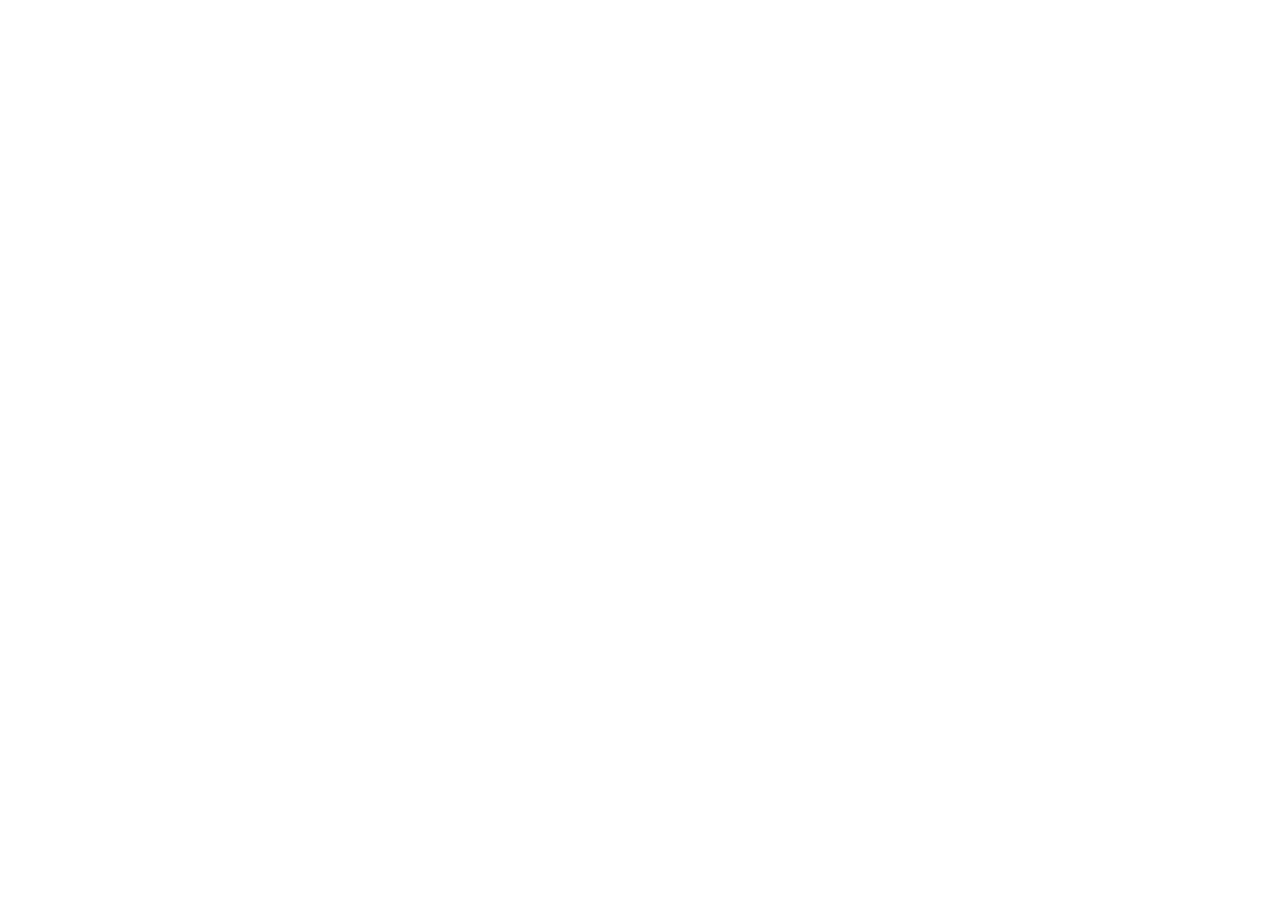
==== Pagina de Receitas/index.html @ 04ca5128 "initial commit" ====
<!DOCTYPE html>
<html lang="pt-br">
<head>
  <meta charset="UTF-8">
  <meta name="viewport" content="width=device-width, initial-scale=1.0">
  <title>Página de Receitas</title>
</head>
<body>
  
</body>
</html>
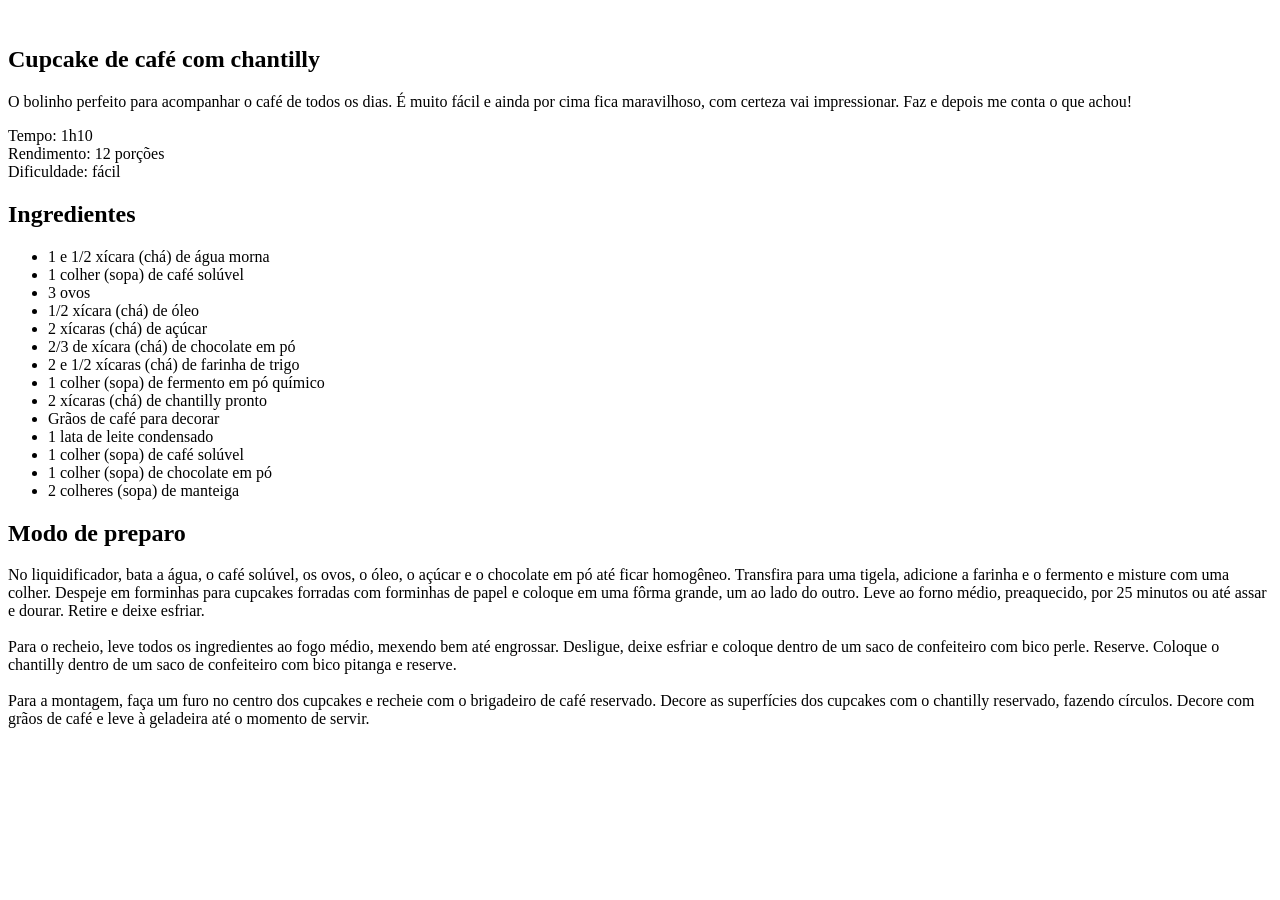
==== commit 20b2f238: "iniciando a estrutura HTML" ====
--- a/Pagina de Receitas/index.html
+++ b/Pagina de Receitas/index.html
@@ -6,6 +6,48 @@
   <title>Página de Receitas</title>
 </head>
 <body>
-  
+  <div id="page">
+    <img src="" alt="">
+    <main>
+      <section id="about">
+        <h1>Cupcake de café com chantilly</h1>
+        <p>O bolinho perfeito para acompanhar o café de todos os dias. É muito fácil e ainda por cima fica maravilhoso, com certeza vai impressionar. Faz e depois me conta o que achou!</p>
+
+        <p>
+          Tempo: 1h10 <br>
+          Rendimento: 12 porções <br>
+          Dificuldade: fácil
+        </p>
+        
+      </section>
+      <section id="ingredients">
+        <h2>Ingredientes</h2>
+        <ul>
+          <li>1 e 1/2 xícara (chá) de água morna</li>
+          <li>1 colher (sopa) de café solúvel</li>
+          <li>3 ovos</li>
+          <li>1/2 xícara (chá) de óleo</li>
+          <li>2 xícaras (chá) de açúcar</li>
+          <li>2/3 de xícara (chá) de chocolate em pó</li>
+          <li>2 e 1/2 xícaras (chá) de farinha de trigo</li>
+          <li>1 colher (sopa) de fermento em pó químico</li>
+          <li>2 xícaras (chá) de chantilly pronto</li>
+          <li>Grãos de café para decorar</li>
+          <li>1 lata de leite condensado</li>
+          <li>1 colher (sopa) de café solúvel</li>
+          <li>1 colher (sopa) de chocolate em pó</li>
+          <li>2 colheres (sopa) de manteiga</li>
+        </ul>
+      </section>
+      <section id="preparation">
+        <h2>Modo de preparo</h2>
+        <p>
+          No liquidificador, bata a água, o café solúvel, os ovos, o óleo, o açúcar e o chocolate em pó até ficar homogêneo. Transfira para uma tigela, adicione a farinha e o fermento e misture com uma colher. Despeje em forminhas para cupcakes forradas com forminhas de papel e coloque em uma fôrma grande, um ao lado do outro. Leve ao forno médio, preaquecido, por 25 minutos ou até assar e dourar. Retire e deixe esfriar. <br><br>
+          Para o recheio, leve todos os ingredientes ao fogo médio, mexendo bem até engrossar. Desligue, deixe esfriar e coloque dentro de um saco de confeiteiro com bico perle. Reserve. Coloque o chantilly dentro de um saco de confeiteiro com bico pitanga e reserve. <br><br>
+          Para a montagem, faça um furo no centro dos cupcakes e recheie com o brigadeiro de café reservado. Decore as superfícies dos cupcakes com o chantilly reservado, fazendo círculos. Decore com grãos de café e leve à geladeira até o momento de servir.
+        </p>
+      </section>
+    </main>
+  </div>
 </body>
 </html>
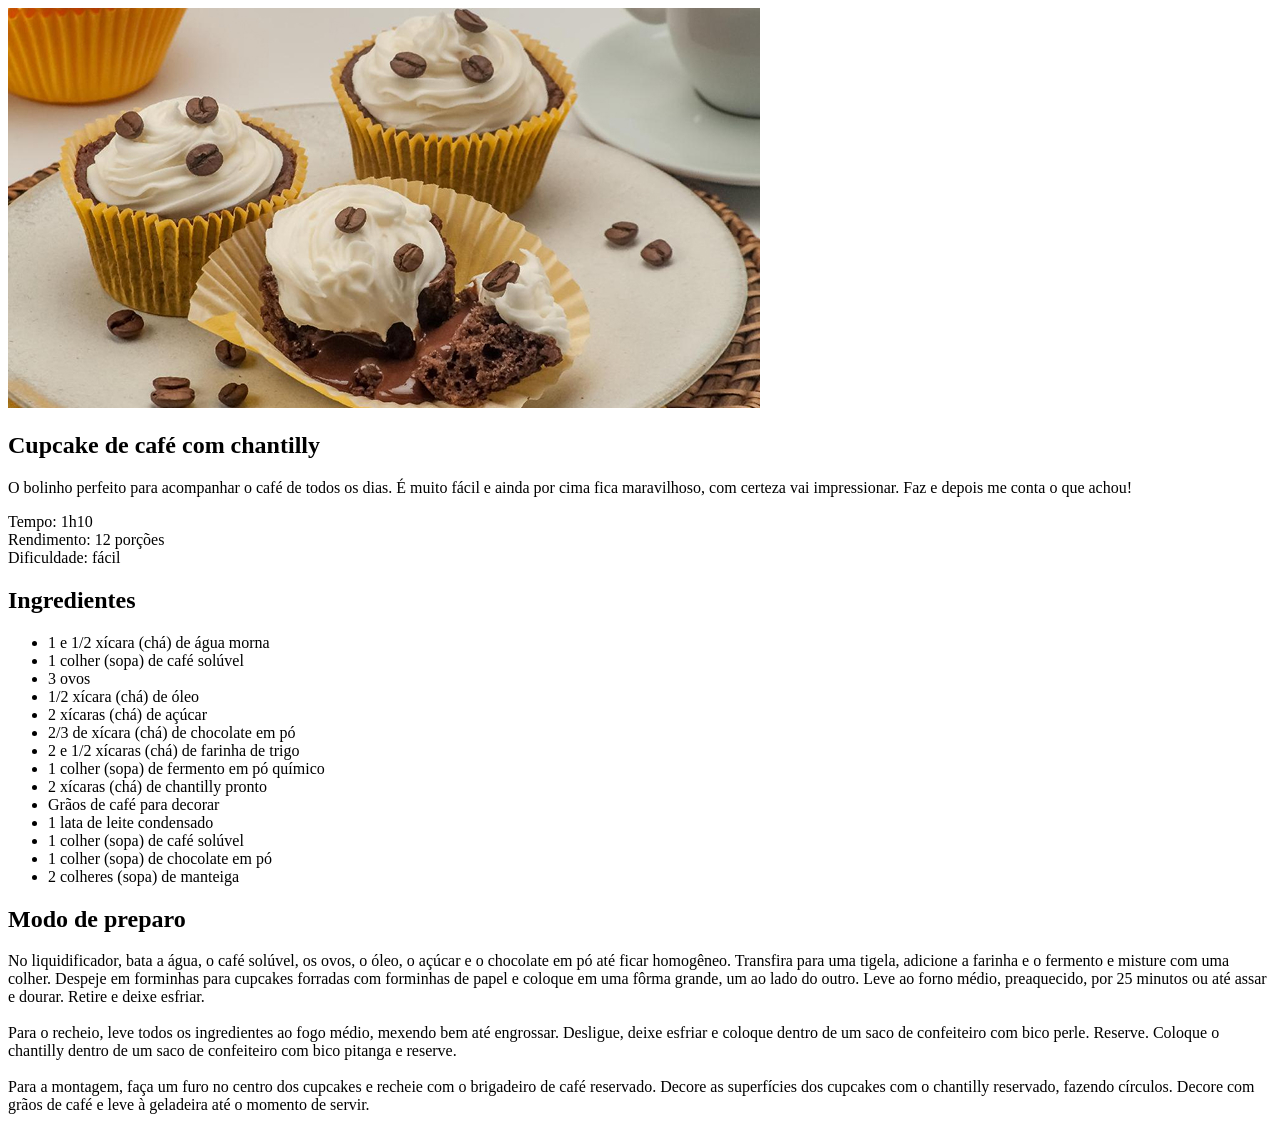
==== commit fb0e1efb: "adicionando imagens e style.css" ====
--- a/Pagina de Receitas/index.html
+++ b/Pagina de Receitas/index.html
@@ -4,10 +4,11 @@
   <meta charset="UTF-8">
   <meta name="viewport" content="width=device-width, initial-scale=1.0">
   <title>Página de Receitas</title>
+  <link rel="stylesheet" href="style.css">
 </head>
 <body>
   <div id="page">
-    <img src="" alt="">
+    <img src="assets/main-image.jpg" alt="Imagem de um Cupcake com grão de café e chantilly">
     <main>
       <section id="about">
         <h1>Cupcake de café com chantilly</h1>
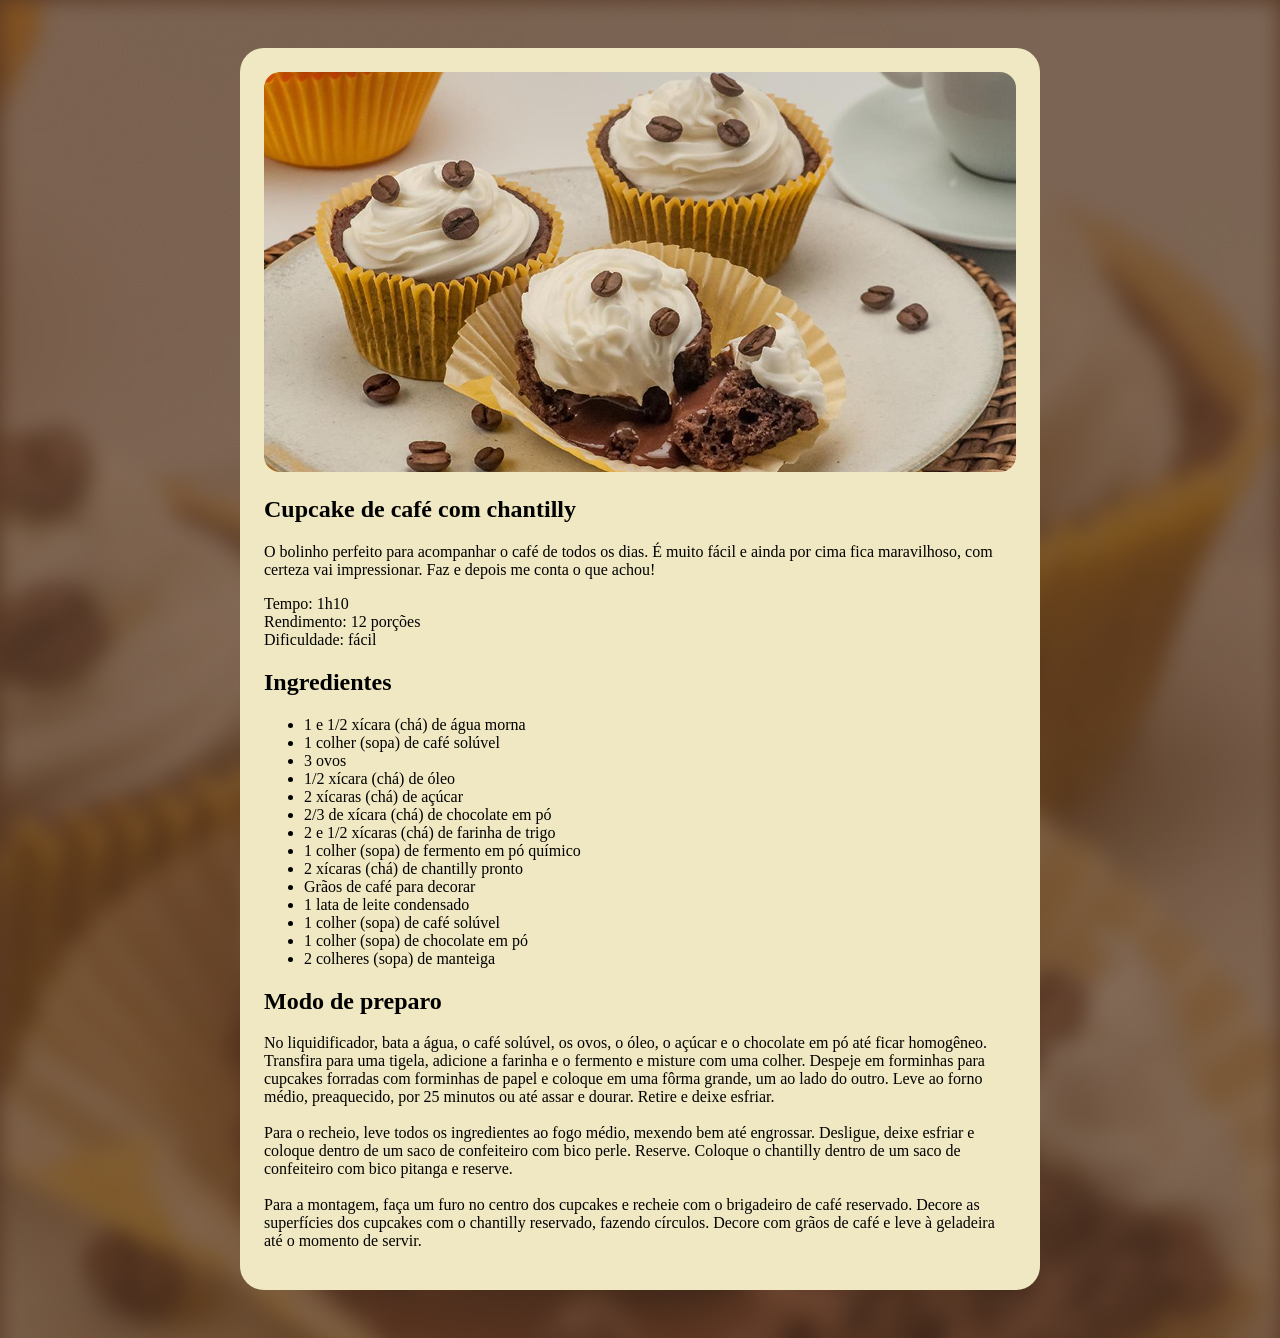
==== commit f354c95f: "imagem de fundo, estilo #page" ====
--- a/Pagina de Receitas/index.html
+++ b/Pagina de Receitas/index.html
@@ -4,6 +4,7 @@
   <meta charset="UTF-8">
   <meta name="viewport" content="width=device-width, initial-scale=1.0">
   <title>Página de Receitas</title>
+  
   <link rel="stylesheet" href="style.css">
 </head>
 <body>
--- a/Pagina de Receitas/style.css
+++ b/Pagina de Receitas/style.css
@@ -0,0 +1,17 @@
+body {
+  background-image: url(assets/bg.jpg);
+  background-size: cover;
+}
+
+#page {
+  box-sizing: border-box;
+  width: 800px;
+  padding: 24px;
+  background-color: #F0E8C2;
+  border-radius: 24px;
+  margin: 48px auto;
+}
+img {
+  border-radius: 16px;
+}
+
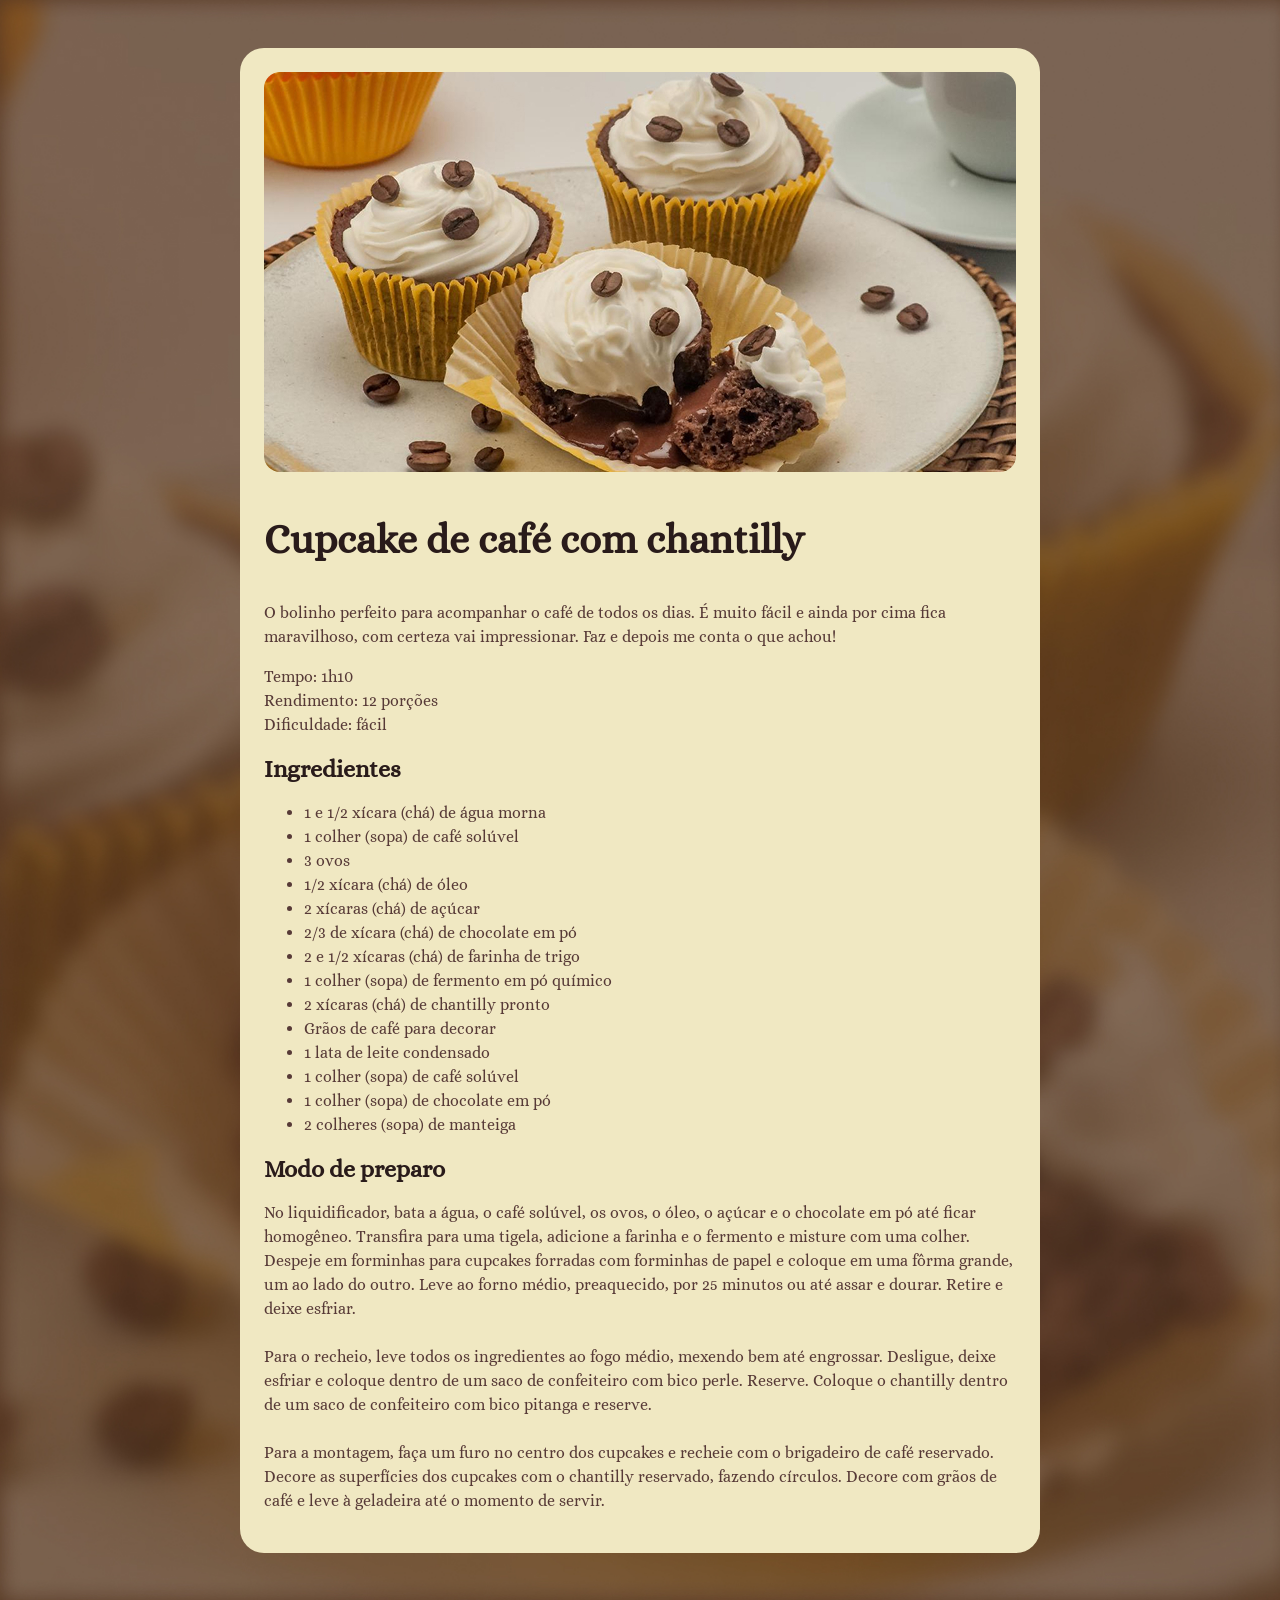
==== commit 1af1e215: "trabalhando as fontes" ====
--- a/Pagina de Receitas/index.html
+++ b/Pagina de Receitas/index.html
@@ -1,11 +1,15 @@
 <!DOCTYPE html>
 <html lang="pt-br">
 <head>
+  <link rel="preconnect" href="https://fonts.googleapis.com">
+  <link rel="preconnect" href="https://fonts.gstatic.com" crossorigin>
+
   <meta charset="UTF-8">
   <meta name="viewport" content="width=device-width, initial-scale=1.0">
   <title>Página de Receitas</title>
   
   <link rel="stylesheet" href="style.css">
+  <link href="https://fonts.googleapis.com/css2?family=Alice&display=swap" rel="stylesheet">
 </head>
 <body>
   <div id="page">
--- a/Pagina de Receitas/style.css
+++ b/Pagina de Receitas/style.css
@@ -1,3 +1,8 @@
+:root {
+  font-family: "Alice", serif;
+  line-height: 150%;
+  color: #573A37;
+}
 body {
   background-image: url(assets/bg.jpg);
   background-size: cover;
@@ -11,7 +16,21 @@
   border-radius: 24px;
   margin: 48px auto;
 }
+
 img {
   border-radius: 16px;
 }
 
+h1 {
+  line-height: 140%;
+  font-size: 40px;
+}
+
+h2 {
+  font-size: 24px;
+}
+
+h1, h2 {
+  color: #291B1A;
+}
+
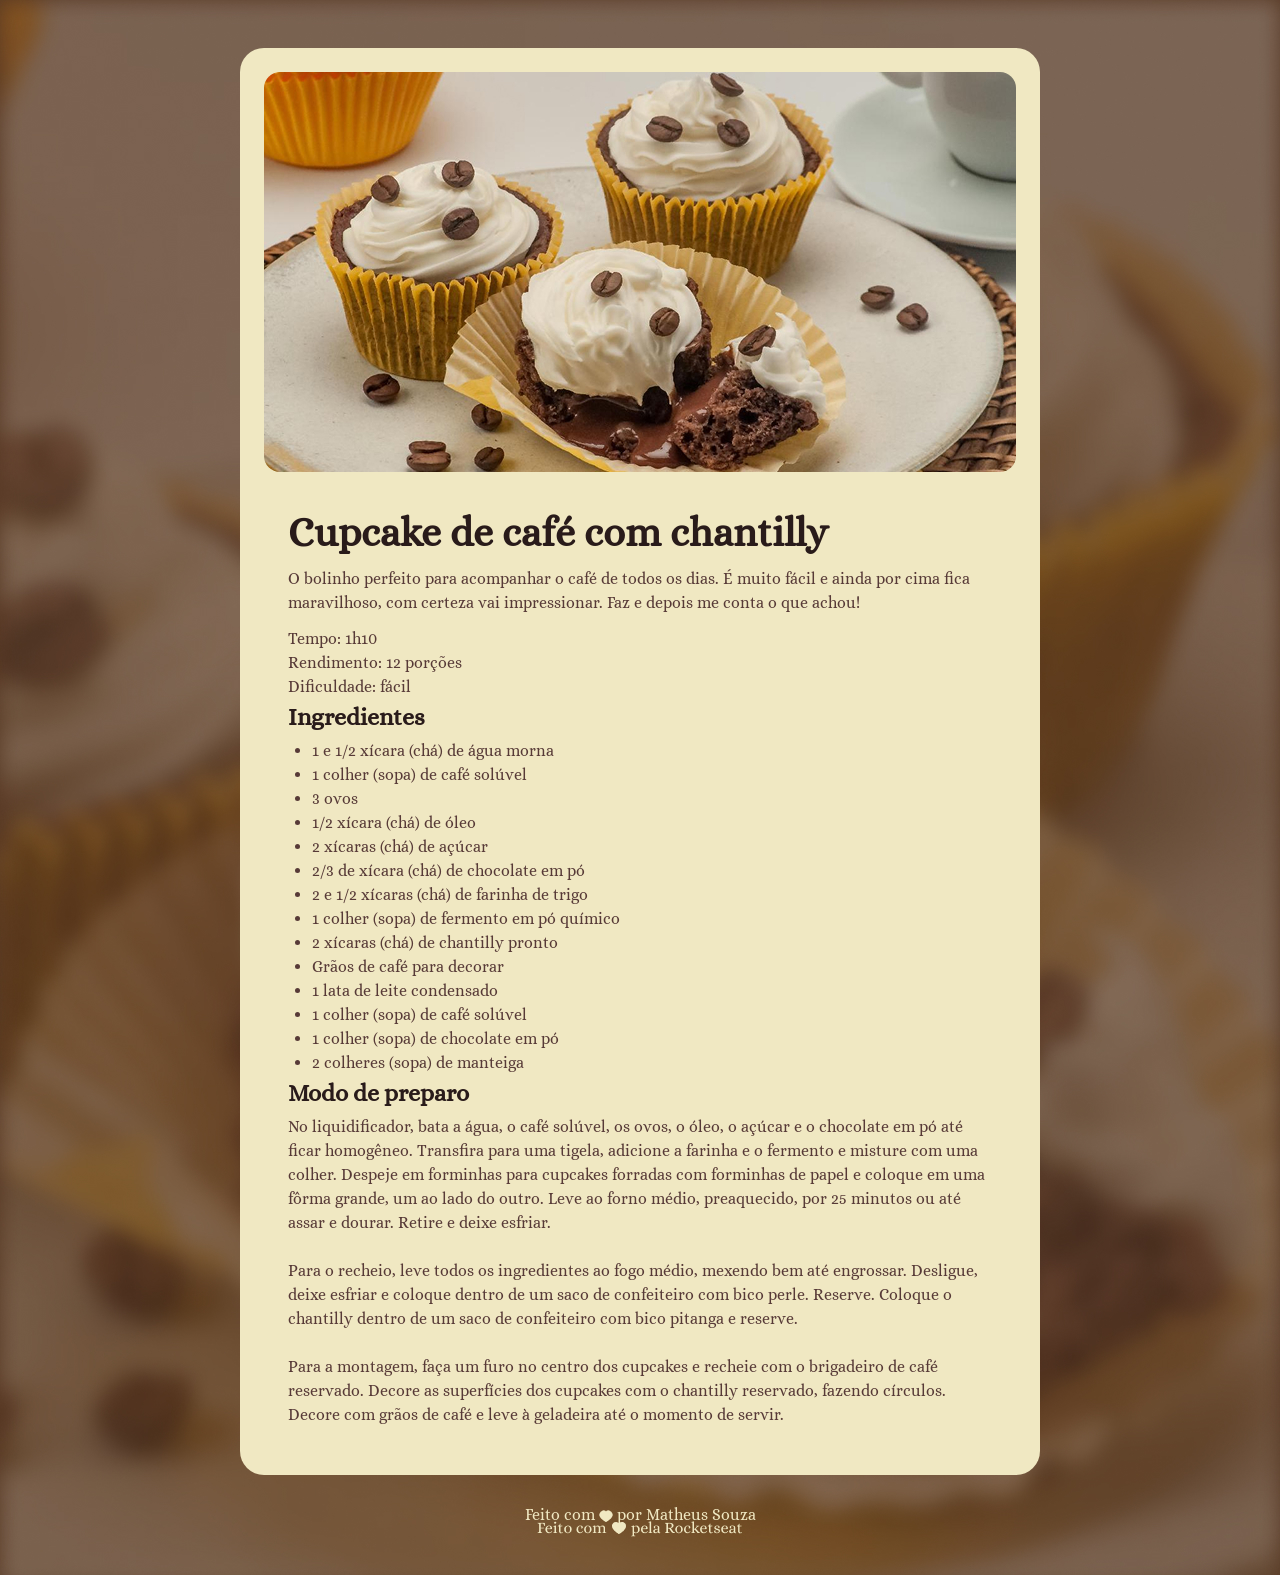
==== commit b5c7015f: "adicionando footer" ====
--- a/Pagina de Receitas/index.html
+++ b/Pagina de Receitas/index.html
@@ -1,59 +1,84 @@
-<!DOCTYPE html>
+<!doctype html>
 <html lang="pt-br">
-<head>
-  <link rel="preconnect" href="https://fonts.googleapis.com">
-  <link rel="preconnect" href="https://fonts.gstatic.com" crossorigin>
+  <head>
+    <link rel="preconnect" href="https://fonts.googleapis.com" />
+    <link rel="preconnect" href="https://fonts.gstatic.com" crossorigin />
 
-  <meta charset="UTF-8">
-  <meta name="viewport" content="width=device-width, initial-scale=1.0">
-  <title>Página de Receitas</title>
-  
-  <link rel="stylesheet" href="style.css">
-  <link href="https://fonts.googleapis.com/css2?family=Alice&display=swap" rel="stylesheet">
-</head>
-<body>
-  <div id="page">
-    <img src="assets/main-image.jpg" alt="Imagem de um Cupcake com grão de café e chantilly">
-    <main>
-      <section id="about">
-        <h1>Cupcake de café com chantilly</h1>
-        <p>O bolinho perfeito para acompanhar o café de todos os dias. É muito fácil e ainda por cima fica maravilhoso, com certeza vai impressionar. Faz e depois me conta o que achou!</p>
+    <meta charset="UTF-8" />
+    <meta name="viewport" content="width=device-width, initial-scale=1.0" />
+    <title>Página de Receitas</title>
 
-        <p>
-          Tempo: 1h10 <br>
-          Rendimento: 12 porções <br>
-          Dificuldade: fácil
-        </p>
-        
-      </section>
-      <section id="ingredients">
-        <h2>Ingredientes</h2>
-        <ul>
-          <li>1 e 1/2 xícara (chá) de água morna</li>
-          <li>1 colher (sopa) de café solúvel</li>
-          <li>3 ovos</li>
-          <li>1/2 xícara (chá) de óleo</li>
-          <li>2 xícaras (chá) de açúcar</li>
-          <li>2/3 de xícara (chá) de chocolate em pó</li>
-          <li>2 e 1/2 xícaras (chá) de farinha de trigo</li>
-          <li>1 colher (sopa) de fermento em pó químico</li>
-          <li>2 xícaras (chá) de chantilly pronto</li>
-          <li>Grãos de café para decorar</li>
-          <li>1 lata de leite condensado</li>
-          <li>1 colher (sopa) de café solúvel</li>
-          <li>1 colher (sopa) de chocolate em pó</li>
-          <li>2 colheres (sopa) de manteiga</li>
-        </ul>
-      </section>
-      <section id="preparation">
-        <h2>Modo de preparo</h2>
-        <p>
-          No liquidificador, bata a água, o café solúvel, os ovos, o óleo, o açúcar e o chocolate em pó até ficar homogêneo. Transfira para uma tigela, adicione a farinha e o fermento e misture com uma colher. Despeje em forminhas para cupcakes forradas com forminhas de papel e coloque em uma fôrma grande, um ao lado do outro. Leve ao forno médio, preaquecido, por 25 minutos ou até assar e dourar. Retire e deixe esfriar. <br><br>
-          Para o recheio, leve todos os ingredientes ao fogo médio, mexendo bem até engrossar. Desligue, deixe esfriar e coloque dentro de um saco de confeiteiro com bico perle. Reserve. Coloque o chantilly dentro de um saco de confeiteiro com bico pitanga e reserve. <br><br>
-          Para a montagem, faça um furo no centro dos cupcakes e recheie com o brigadeiro de café reservado. Decore as superfícies dos cupcakes com o chantilly reservado, fazendo círculos. Decore com grãos de café e leve à geladeira até o momento de servir.
-        </p>
-      </section>
-    </main>
-  </div>
-</body>
-</html>+    <link rel="stylesheet" href="style.css" />
+    <link
+      href="https://fonts.googleapis.com/css2?family=Alice&display=swap"
+      rel="stylesheet"
+    />
+  </head>
+  <body>
+    <div id="page">
+      <img
+        src="assets/main-image.jpg"
+        alt="Imagem de um Cupcake com grão de café e chantilly"
+      />
+      <main>
+        <section id="about">
+          <h1>Cupcake de café com chantilly</h1>
+          <p>
+            O bolinho perfeito para acompanhar o café de todos os dias. É muito
+            fácil e ainda por cima fica maravilhoso, com certeza vai
+            impressionar. Faz e depois me conta o que achou!
+          </p>
+
+          <p>
+            Tempo: 1h10 <br />
+            Rendimento: 12 porções <br />
+            Dificuldade: fácil
+          </p>
+        </section>
+        <section id="ingredients">
+          <h2>Ingredientes</h2>
+          <ul>
+            <li>1 e 1/2 xícara (chá) de água morna</li>
+            <li>1 colher (sopa) de café solúvel</li>
+            <li>3 ovos</li>
+            <li>1/2 xícara (chá) de óleo</li>
+            <li>2 xícaras (chá) de açúcar</li>
+            <li>2/3 de xícara (chá) de chocolate em pó</li>
+            <li>2 e 1/2 xícaras (chá) de farinha de trigo</li>
+            <li>1 colher (sopa) de fermento em pó químico</li>
+            <li>2 xícaras (chá) de chantilly pronto</li>
+            <li>Grãos de café para decorar</li>
+            <li>1 lata de leite condensado</li>
+            <li>1 colher (sopa) de café solúvel</li>
+            <li>1 colher (sopa) de chocolate em pó</li>
+            <li>2 colheres (sopa) de manteiga</li>
+          </ul>
+        </section>
+        <section id="preparation">
+          <h2>Modo de preparo</h2>
+          <p>
+            No liquidificador, bata a água, o café solúvel, os ovos, o óleo, o
+            açúcar e o chocolate em pó até ficar homogêneo. Transfira para uma
+            tigela, adicione a farinha e o fermento e misture com uma colher.
+            Despeje em forminhas para cupcakes forradas com forminhas de papel e
+            coloque em uma fôrma grande, um ao lado do outro. Leve ao forno
+            médio, preaquecido, por 25 minutos ou até assar e dourar. Retire e
+            deixe esfriar. <br /><br />
+            Para o recheio, leve todos os ingredientes ao fogo médio, mexendo
+            bem até engrossar. Desligue, deixe esfriar e coloque dentro de um
+            saco de confeiteiro com bico perle. Reserve. Coloque o chantilly
+            dentro de um saco de confeiteiro com bico pitanga e reserve.
+            <br /><br />
+            Para a montagem, faça um furo no centro dos cupcakes e recheie com o
+            brigadeiro de café reservado. Decore as superfícies dos cupcakes com
+            o chantilly reservado, fazendo círculos. Decore com grãos de café e
+            leve à geladeira até o momento de servir.
+          </p>
+        </section>
+      </main>
+    </div>
+    <footer>
+      Feito com <img src="assets/heart.svg" alt="Coração" /> por Matheus Souza
+    </footer>
+  </body>
+</html>
--- a/Pagina de Receitas/style.css
+++ b/Pagina de Receitas/style.css
@@ -1,3 +1,8 @@
+* {
+  margin: 0;
+  padding: 0;
+}
+
 :root {
   font-family: "Alice", serif;
   line-height: 150%;
@@ -14,16 +19,29 @@
   padding: 24px;
   background-color: #F0E8C2;
   border-radius: 24px;
-  margin: 48px auto;
+  margin: 48px auto 28px;
 }
 
 img {
   border-radius: 16px;
 }
 
+main {
+  padding: 24px;
+}
+
+section + sectio {
+  margin-top: 24px;
+}
+
+#about p + p {
+  margin-top: 12px;
+}
+
 h1 {
   line-height: 140%;
   font-size: 40px;
+  
 }
 
 h2 {
@@ -32,5 +50,20 @@
 
 h1, h2 {
   color: #291B1A;
+  margin-bottom: 4px;
+  line-height: 150%;
 }
 
+ul {
+  padding-left: 24px;
+}
+
+footer {
+  color: #F0E8C2;
+  text-align: center;
+  padding-bottom: 48px;
+}
+
+footer img {
+  vertical-align: middle;
+}
